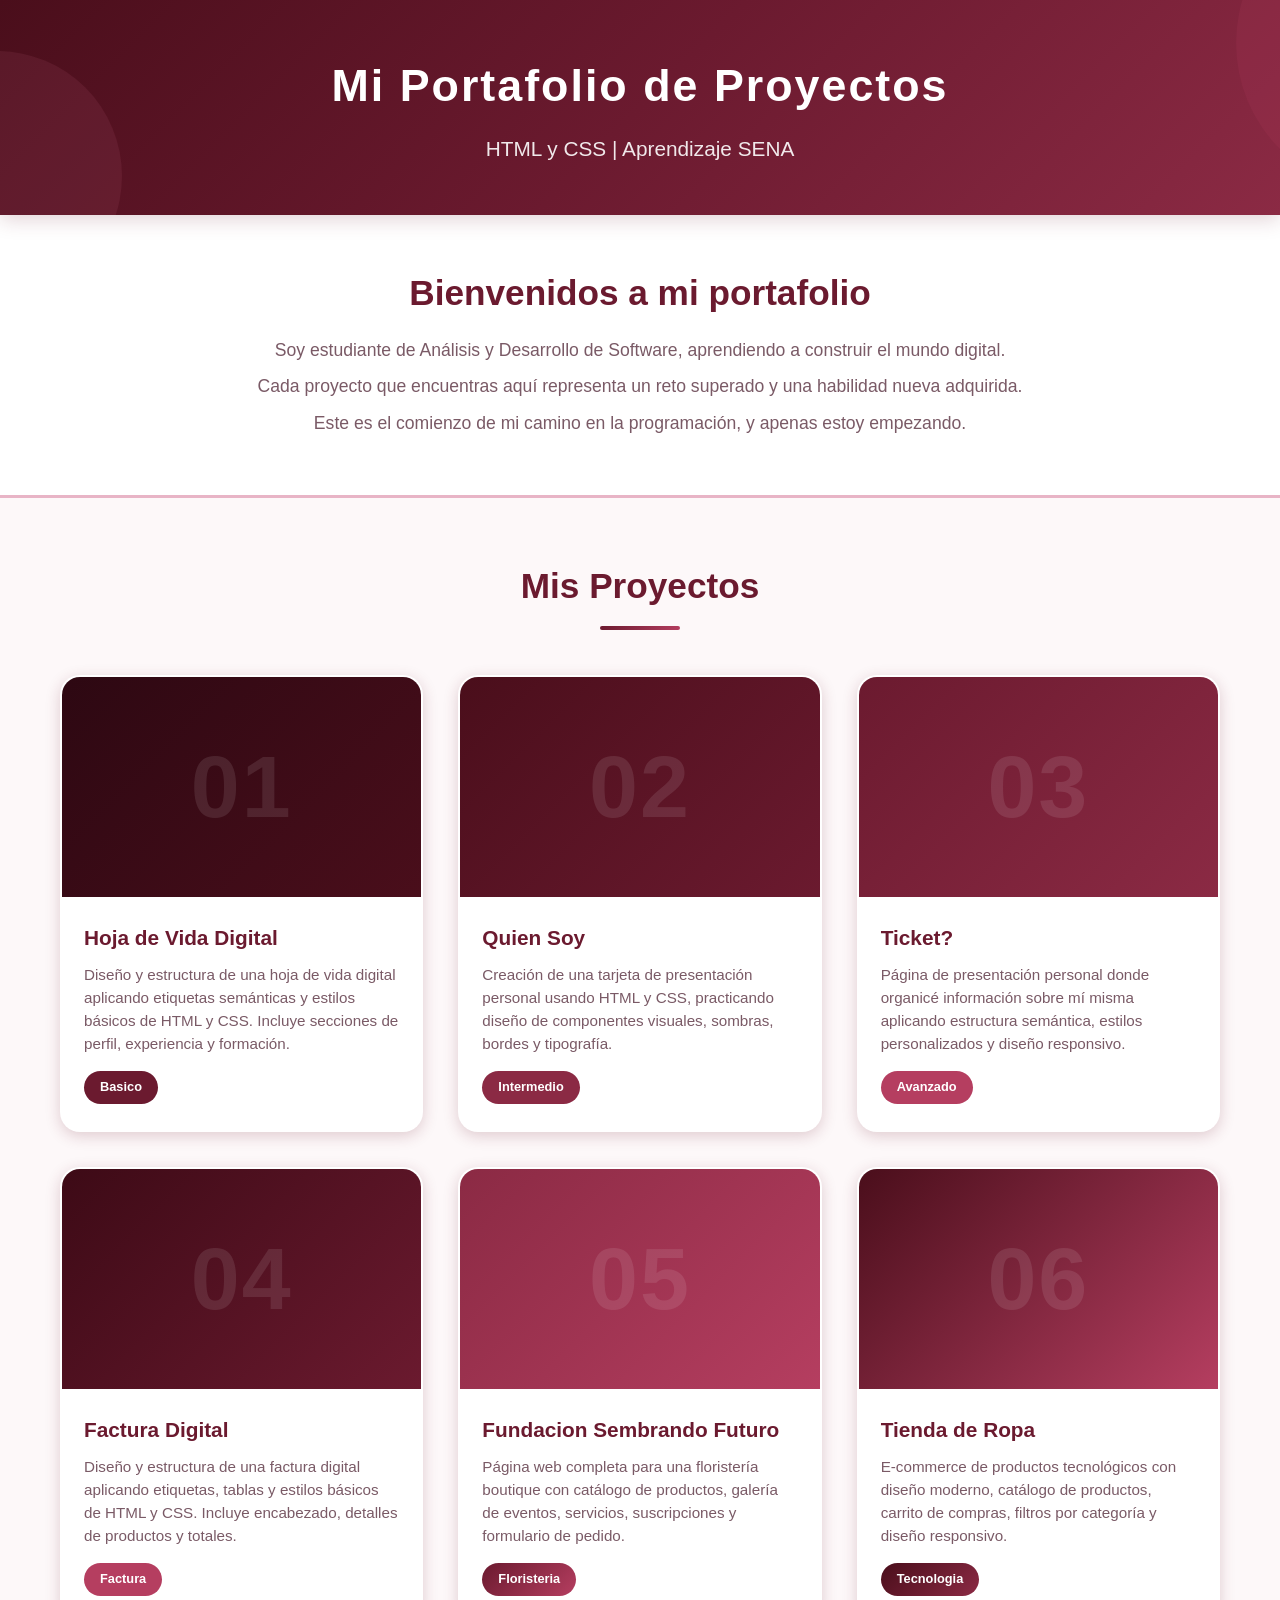
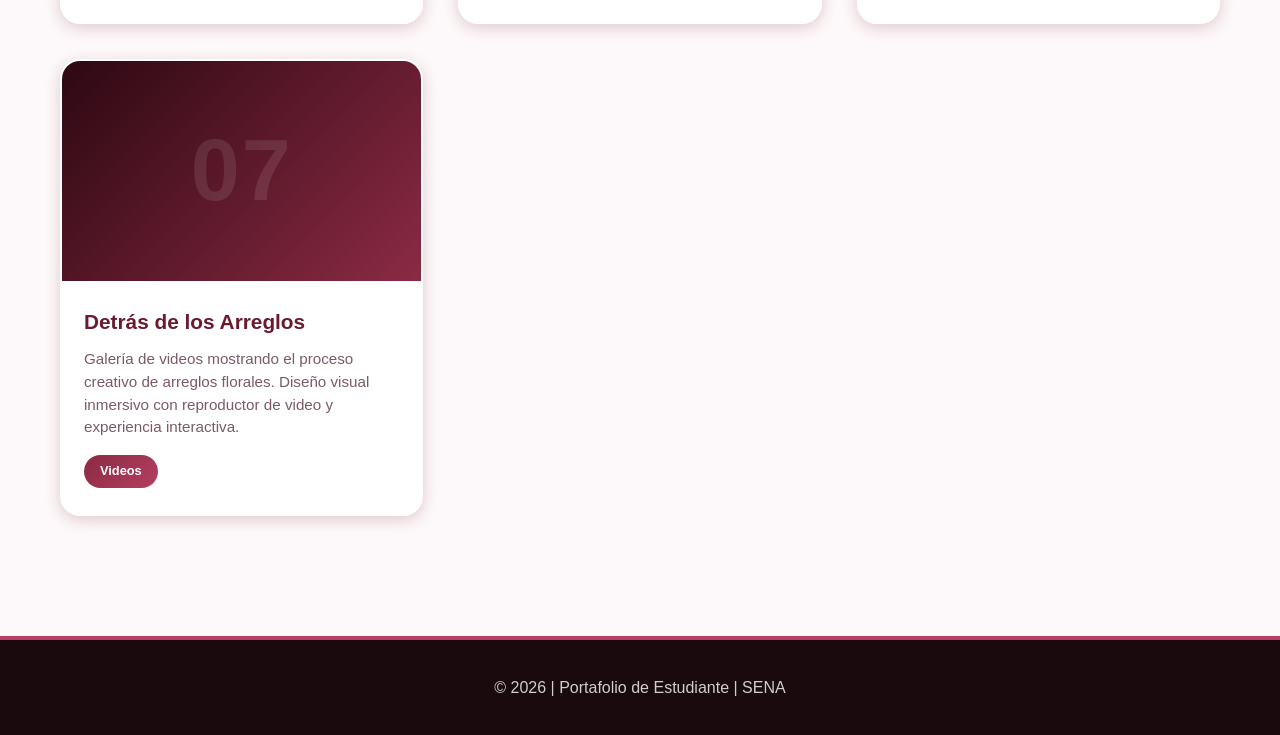
==== index.html @ 72cc43ee "Fix HTML encoding issues in index.html" ====
<!DOCTYPE html>
<html lang="es">
<head>
    <meta charset="UTF-8">
    <meta name="viewport" content="width=device-width, initial-scale=1.0">
    <title>Mis Proyectos | Portafolio de Estudiante</title>
    <style>
        :root {
            --vinotinto-oscuro: #4A0E1B;    /* Vino muy oscuro */
            --vinotinto: #6B1A2F;           /* Vino principal */
            --vinotinto-medio: #8B2A44;     /* Vino medio */
            --vinotinto-claro: #B53E60;     /* Vino claro */
            --vinotinto-muy-claro: #D4738F; /* Vino muy claro */
            --vinotinto-pastel: #E8B4C6;    /* Vino pastel */
            --vinotinto-suave: #F5DCE5;     /* Vino suave */
            --dark: #1A0A0E;               /* Casi negro */
            --light: #FDF8F9;              /* Fondo blanco rosado */
            --white: #ffffff;
            --gray: #7A5A66;
            --shadow: rgba(107, 26, 47, 0.2);
            --shadow-hover: rgba(107, 26, 47, 0.35);
        }

        * { margin: 0; padding: 0; box-sizing: border-box; }

        body {
            font-family: 'Segoe UI', Tahoma, Geneva, Verdana, sans-serif;
            line-height: 1.6;
            color: var(--dark);
            background-color: var(--light);
        }

        .container {
            max-width: 1200px;
            margin: 0 auto;
            padding: 0 20px;
        }

        /* ========== HEADER ========== */
        .header {
            background: linear-gradient(135deg, var(--vinotinto-oscuro), var(--vinotinto), var(--vinotinto-medio));
            color: var(--white);
            padding: 50px 0;
            text-align: center;
            box-shadow: 0 4px 20px var(--shadow);
            position: relative;
            overflow: hidden;
        }

        .header::before {
            content: '';
            position: absolute;
            top: -50%;
            right: -20%;
            width: 300px;
            height: 300px;
            background: rgba(181, 62, 96, 0.15);
            border-radius: 50%;
        }

        .header::after {
            content: '';
            position: absolute;
            bottom: -40%;
            left: -10%;
            width: 250px;
            height: 250px;
            background: rgba(212, 115, 143, 0.1);
            border-radius: 50%;
        }

        .header .titulo {
            font-size: 2.8rem;
            margin-bottom: 10px;
            letter-spacing: 2px;
            position: relative;
            z-index: 1;
            font-weight: 700;
        }

        .header .subtitulo {
            font-size: 1.3rem;
            opacity: 0.9;
            position: relative;
            z-index: 1;
            font-weight: 300;
        }

        /* ========== HERO ========== */
        .hero {
            background: var(--white);
            padding: 50px 0;
            text-align: center;
            border-bottom: 3px solid var(--vinotinto-pastel);
        }

        .hero h2 {
            font-size: 2.2rem;
            color: var(--vinotinto);
            margin-bottom: 15px;
        }

        .hero p {
            font-size: 1.1rem;
            color: var(--gray);
            margin-bottom: 8px;
        }

        /* ========== MAIN ========== */
        .main { padding: 60px 0; }

        .section-title {
            font-size: 2.2rem;
            text-align: center;
            margin-bottom: 45px;
            color: var(--vinotinto);
            position: relative;
        }

        .section-title::after {
            content: '';
            display: block;
            width: 80px;
            height: 4px;
            background: linear-gradient(135deg, var(--vinotinto), var(--vinotinto-claro));
            margin: 12px auto 0;
            border-radius: 4px;
        }

        /* ========== GRID DE PROYECTOS ========== */
        .galeria {
            display: grid;
            grid-template-columns: repeat(auto-fit, minmax(300px, 1fr));
            gap: 35px;
        }

        .proyecto-card {
            background: var(--white);
            border-radius: 20px;
            overflow: hidden;
            box-shadow: 0 4px 15px var(--shadow);
            transition: transform 0.4s ease, box-shadow 0.4s ease;
            text-decoration: none;
            color: inherit;
            display: block;
            border: 2px solid transparent;
            position: relative;
        }

        .proyecto-card:hover {
            transform: translateY(-12px) scale(1.01);
            box-shadow: 0 20px 40px var(--shadow-hover);
            border-color: var(--vinotinto-claro);
        }

        /* ========== IMÁGENES CON DEGRADADOS VINOTINTO ========== */
        .proyecto-imagen {
            position: relative;
            height: 220px;
            overflow: hidden;
            display: flex;
            align-items: center;
            justify-content: center;
            transition: transform 0.3s ease;
        }

        .proyecto-card:hover .proyecto-imagen { transform: scale(1.02); }

        /* Todos los proyectos en tonos vinotinto */
        .proyecto-1 { background: linear-gradient(135deg, #2D0812, #4A0E1B); }
        .proyecto-2 { background: linear-gradient(135deg, #4A0E1B, #6B1A2F); }
        .proyecto-3 { background: linear-gradient(135deg, #6B1A2F, #8B2A44); }
        .proyecto-4 { background: linear-gradient(135deg, #3D0A16, #6B1A2F); }
        .proyecto-5 { background: linear-gradient(135deg, #8B2A44, #B53E60); }
        .proyecto-6 { background: linear-gradient(135deg, #4A0E1B, #B53E60); }
        .proyecto-7 { background: linear-gradient(135deg, #2D0812, #8B2A44); }

        .numero-proyecto {
            font-size: 5.5rem;
            font-weight: 900;
            color: rgba(255, 255, 255, 0.10);
            position: absolute;
            transition: transform 0.4s ease;
            font-family: 'Arial Black', sans-serif;
            letter-spacing: 2px;
        }

        .proyecto-card:hover .numero-proyecto {
            transform: scale(1.15) rotate(-5deg);
        }

        .overlay {
            position: absolute;
            top: 0; left: 0;
            width: 100%; height: 100%;
            background: rgba(74, 14, 27, 0.85);
            display: flex;
            align-items: center;
            justify-content: center;
            opacity: 0;
            transition: opacity 0.4s ease;
        }

        .proyecto-card:hover .overlay { opacity: 1; }

        .ver-mas {
            color: var(--white);
            font-size: 1.2rem;
            font-weight: 700;
            padding: 12px 30px;
            border: 2px solid white;
            border-radius: 40px;
            transition: all 0.3s ease;
        }

        .ver-mas:hover {
            background: white;
            color: var(--vinotinto);
        }

        /* ========== INFO DEL PROYECTO ========== */
        .proyecto-info { padding: 24px 22px 26px; }

        .proyecto-info h3 {
            font-size: 1.3rem;
            color: var(--vinotinto);
            margin-bottom: 10px;
            font-weight: 700;
        }

        .proyecto-info p {
            color: var(--gray);
            font-size: 0.95rem;
            margin-bottom: 16px;
            line-height: 1.5;
        }

        /* ========== ETIQUETAS ========== */
        .etiqueta {
            display: inline-block;
            padding: 6px 16px;
            border-radius: 30px;
            font-size: 0.8rem;
            font-weight: 600;
            color: white;
        }

        .etiqueta-basico { background: var(--vinotinto); }
        .etiqueta-intermedio { background: var(--vinotinto-medio); }
        .etiqueta-avanzado { background: var(--vinotinto-claro); }
        .etiqueta-factura { background: var(--vinotinto-claro); }
        .etiqueta-floristeria { background: linear-gradient(135deg, var(--vinotinto), var(--vinotinto-claro)); }
        .etiqueta-tecnologia { background: linear-gradient(135deg, var(--vinotinto-oscuro), var(--vinotinto-medio)); }
        .etiqueta-video { background: linear-gradient(135deg, var(--vinotinto-medio), var(--vinotinto-claro)); }

        /* ========== FOOTER ========== */
        .footer {
            background: var(--dark);
            color: var(--white);
            text-align: center;
            padding: 35px 0;
            margin-top: 60px;
            border-top: 4px solid var(--vinotinto-claro);
        }

        .footer p { opacity: 0.8; }

        /* ========== RESPONSIVE ========== */
        @media (max-width: 768px) {
            .header .titulo { font-size: 2rem; }
            .hero h2 { font-size: 1.6rem; }
            .galeria { grid-template-columns: 1fr; }
            .proyecto-imagen { height: 180px; }
            .numero-proyecto { font-size: 4rem; }
        }

        @media (max-width: 480px) {
            .header .titulo { font-size: 1.6rem; }
            .section-title { font-size: 1.6rem; }
            .proyecto-info h3 { font-size: 1.1rem; }
        }
    </style>
</head>
<body>
    <header class="header">
        <div class="container">
            <h1 class="titulo">Mi Portafolio de Proyectos</h1>
            <p class="subtitulo">HTML y CSS | Aprendizaje SENA</p>
        </div>
    </header>

    <section class="hero">
        <div class="container">
            <h2>Bienvenidos a mi portafolio</h2>
            <p>Soy estudiante de Análisis y Desarrollo de Software, aprendiendo a construir el mundo digital.</p>
            <p>Cada proyecto que encuentras aquí representa un reto superado y una habilidad nueva adquirida.</p>
            <p>Este es el comienzo de mi camino en la programación, y apenas estoy empezando.</p>
        </div>
    </section>

    <main class="main">
        <div class="container">
            <h2 class="section-title">Mis Proyectos</h2>
            <div class="galeria">

                <!-- ====== PROYECTO 1: Hoja de Vida ====== -->
                <a href="./Hoja de vda/index.html" class="proyecto-card">
                    <div class="proyecto-imagen proyecto-1">
                        <span class="numero-proyecto">01</span>
                        <div class="overlay"><span class="ver-mas">Ver Proyecto</span></div>
                    </div>
                    <div class="proyecto-info">
                        <h3>Hoja de Vida Digital</h3>
                        <p>Diseño y estructura de una hoja de vida digital aplicando etiquetas semánticas y estilos básicos de HTML y CSS. Incluye secciones de perfil, experiencia y formación.</p>
                        <span class="etiqueta etiqueta-basico">Basico</span>
                    </div>
                </a>

                <!-- ====== PROYECTO 2: Tarjeta de Presentación ====== -->
                <a href="./Quien Soy/index.html" class="proyecto-card">
                    <div class="proyecto-imagen proyecto-2">
                        <span class="numero-proyecto">02</span>
                        <div class="overlay"><span class="ver-mas">Ver Proyecto</span></div>
                    </div>
                    <div class="proyecto-info">
                        <h3> Quien Soy</h3>
                        <p>Creación de una tarjeta de presentación personal usando HTML y CSS, practicando diseño de componentes visuales, sombras, bordes y tipografía.</p>
                        <span class="etiqueta etiqueta-intermedio">Intermedio</span>
                    </div>
                </a>

                <!-- ====== PROYECTO 3: Quien Soy ====== -->
                <a href="./ticket/index.html" class="proyecto-card">
                    <div class="proyecto-imagen proyecto-3">
                        <span class="numero-proyecto">03</span>
                        <div class="overlay"><span class="ver-mas">Ver Proyecto</span></div>
                    </div>
                    <div class="proyecto-info">
                        <h3>Ticket?</h3>
                        <p>Página de presentación personal donde organicé información sobre mí misma aplicando estructura semántica, estilos personalizados y diseño responsivo.</p>
                        <span class="etiqueta etiqueta-avanzado">Avanzado</span>
                    </div>
                </a>

                <!-- ====== PROYECTO 4: Factura ====== -->
                <a href="./Factura/index.html" class="proyecto-card">
                    <div class="proyecto-imagen proyecto-4">
                        <span class="numero-proyecto">04</span>
                        <div class="overlay"><span class="ver-mas">Ver Proyecto</span></div>
                    </div>
                    <div class="proyecto-info">
                        <h3>Factura Digital</h3>
                        <p>Diseño y estructura de una factura digital aplicando etiquetas, tablas y estilos básicos de HTML y CSS. Incluye encabezado, detalles de productos y totales.</p>
                        <span class="etiqueta etiqueta-factura">Factura</span>
                    </div>
                </a>

                <!-- ====== PROYECTO 5: Jardín de Lulú ====== -->
                <a href="./sembrando-futuro/index.html" class="proyecto-card">
                    <div class="proyecto-imagen proyecto-5">
                        <span class="numero-proyecto">05</span>
                        <div class="overlay"><span class="ver-mas">Ver Proyecto</span></div>
                    </div>
                    <div class="proyecto-info">
                        <h3>Fundacion Sembrando Futuro</h3>
                        <p>Página web completa para una floristería boutique con catálogo de productos, galería de eventos, servicios, suscripciones y formulario de pedido.</p>
                        <span class="etiqueta etiqueta-floristeria">Floristeria</span>
                    </div>
                </a>

                <!-- ====== PROYECTO 6: Tienda de Tecnología ====== -->
                <a href="Tienda/index.html/style.css" class="proyecto-card">
                    <div class="proyecto-imagen proyecto-6">
                        <span class="numero-proyecto">06</span>
                        <div class="overlay"><span class="ver-mas">Ver Proyecto</span></div>
                    </div>
                    <div class="proyecto-info">
                        <h3>Tienda de Ropa</h3>
                        <p>E-commerce de productos tecnológicos con diseño moderno, catálogo de productos, carrito de compras, filtros por categoría y diseño responsivo.</p>
                        <span class="etiqueta etiqueta-tecnologia">Tecnologia</span>
                    </div>
                </a>

                <!-- ====== PROYECTO 7: Detrás de los Arreglos ====== -->
                <a href="./videos-florales/index.html" class="proyecto-card">
                    <div class="proyecto-imagen proyecto-7">
                        <span class="numero-proyecto">07</span>
                        <div class="overlay"><span class="ver-mas">Ver Proyecto</span></div>
                    </div>
                    <div class="proyecto-info">
                        <h3>Detrás de los Arreglos</h3>
                        <p>Galería de videos mostrando el proceso creativo de arreglos florales. Diseño visual inmersivo con reproductor de video y experiencia interactiva.</p>
                        <span class="etiqueta etiqueta-video">Videos</span>
                    </div>
                </a>

            </div>
        </div>
    </main>

    <footer class="footer">
        <div class="container">
            <p>&copy; 2026 | Portafolio de Estudiante | SENA</p>
        </div>
    </footer>
</body>
</html>
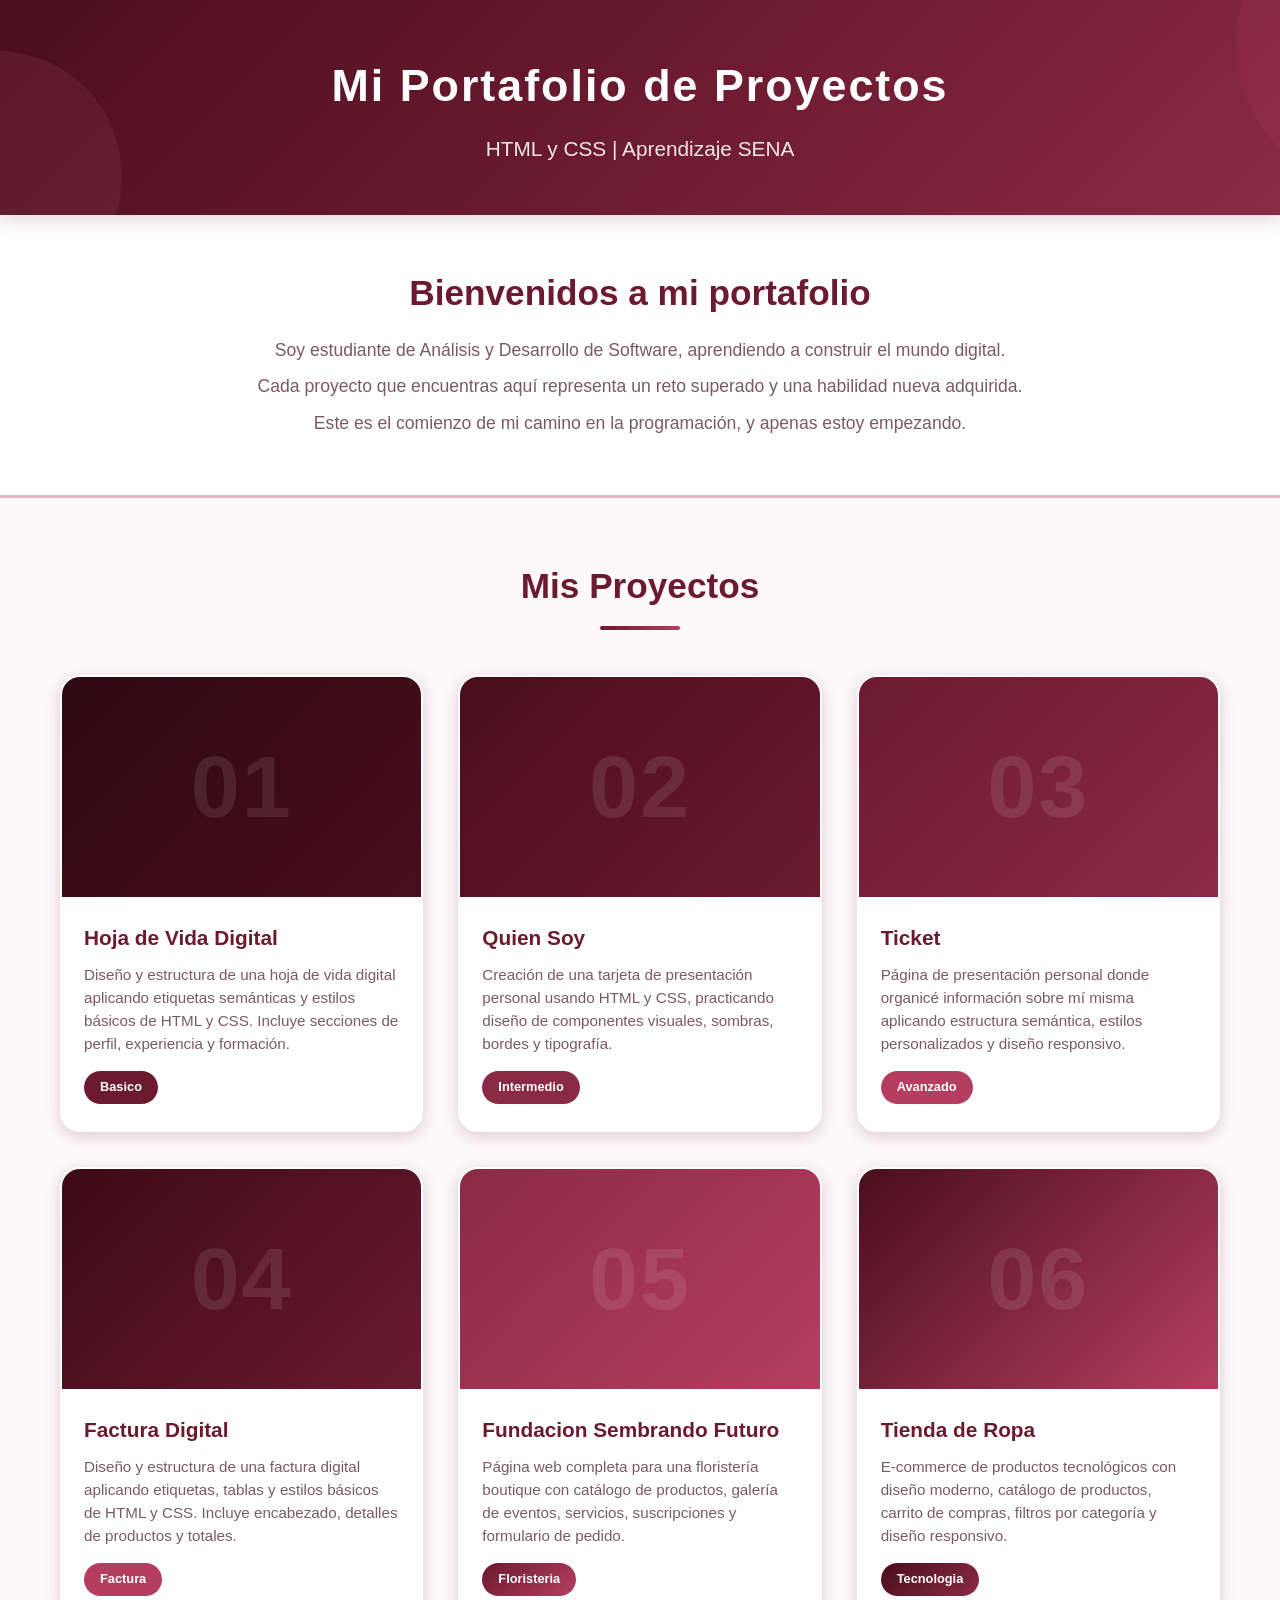
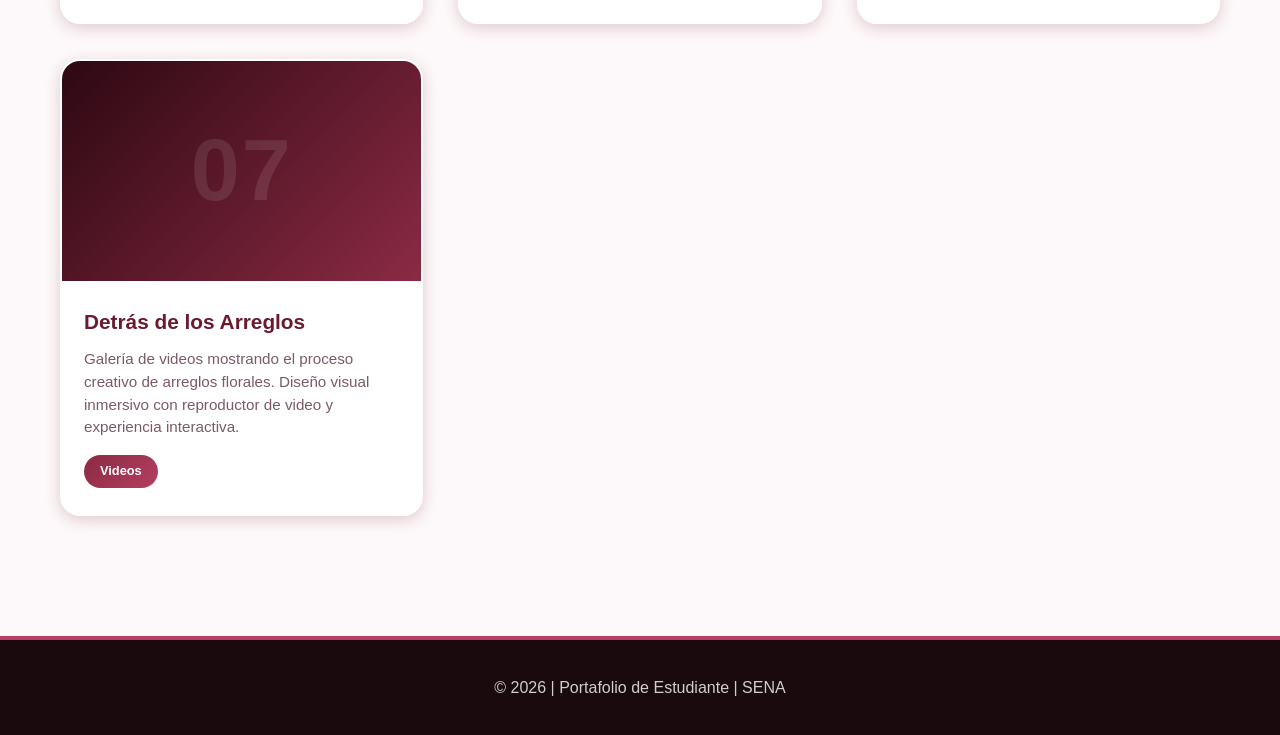
==== commit 33b2d942: "Update index.html" ====
--- a/index.html
+++ b/index.html
@@ -303,7 +303,7 @@
             <h2 class="section-title">Mis Proyectos</h2>
             <div class="galeria">
 
-                <!-- ====== PROYECTO 1: Hoja de Vida ====== -->
+               
                 <a href="./Hoja de vda/index.html" class="proyecto-card">
                     <div class="proyecto-imagen proyecto-1">
                         <span class="numero-proyecto">01</span>
@@ -316,7 +316,7 @@
                     </div>
                 </a>
 
-                <!-- ====== PROYECTO 2: Tarjeta de Presentación ====== -->
+               
                 <a href="./Quien Soy/index.html" class="proyecto-card">
                     <div class="proyecto-imagen proyecto-2">
                         <span class="numero-proyecto">02</span>
@@ -329,20 +329,19 @@
                     </div>
                 </a>
 
-                <!-- ====== PROYECTO 3: Quien Soy ====== -->
+                
                 <a href="./ticket/index.html" class="proyecto-card">
                     <div class="proyecto-imagen proyecto-3">
                         <span class="numero-proyecto">03</span>
                         <div class="overlay"><span class="ver-mas">Ver Proyecto</span></div>
                     </div>
                     <div class="proyecto-info">
-                        <h3>Ticket?</h3>
+                        <h3>Ticket</h3>
                         <p>Página de presentación personal donde organicé información sobre mí misma aplicando estructura semántica, estilos personalizados y diseño responsivo.</p>
                         <span class="etiqueta etiqueta-avanzado">Avanzado</span>
                     </div>
                 </a>
 
-                <!-- ====== PROYECTO 4: Factura ====== -->
                 <a href="./Factura/index.html" class="proyecto-card">
                     <div class="proyecto-imagen proyecto-4">
                         <span class="numero-proyecto">04</span>
@@ -355,7 +354,7 @@
                     </div>
                 </a>
 
-                <!-- ====== PROYECTO 5: Jardín de Lulú ====== -->
+               
                 <a href="./sembrando-futuro/index.html" class="proyecto-card">
                     <div class="proyecto-imagen proyecto-5">
                         <span class="numero-proyecto">05</span>
@@ -368,7 +367,7 @@
                     </div>
                 </a>
 
-                <!-- ====== PROYECTO 6: Tienda de Tecnología ====== -->
+           
                 <a href="Tienda/index.html/style.css" class="proyecto-card">
                     <div class="proyecto-imagen proyecto-6">
                         <span class="numero-proyecto">06</span>
@@ -381,7 +380,7 @@
                     </div>
                 </a>
 
-                <!-- ====== PROYECTO 7: Detrás de los Arreglos ====== -->
+              
                 <a href="./videos-florales/index.html" class="proyecto-card">
                     <div class="proyecto-imagen proyecto-7">
                         <span class="numero-proyecto">07</span>
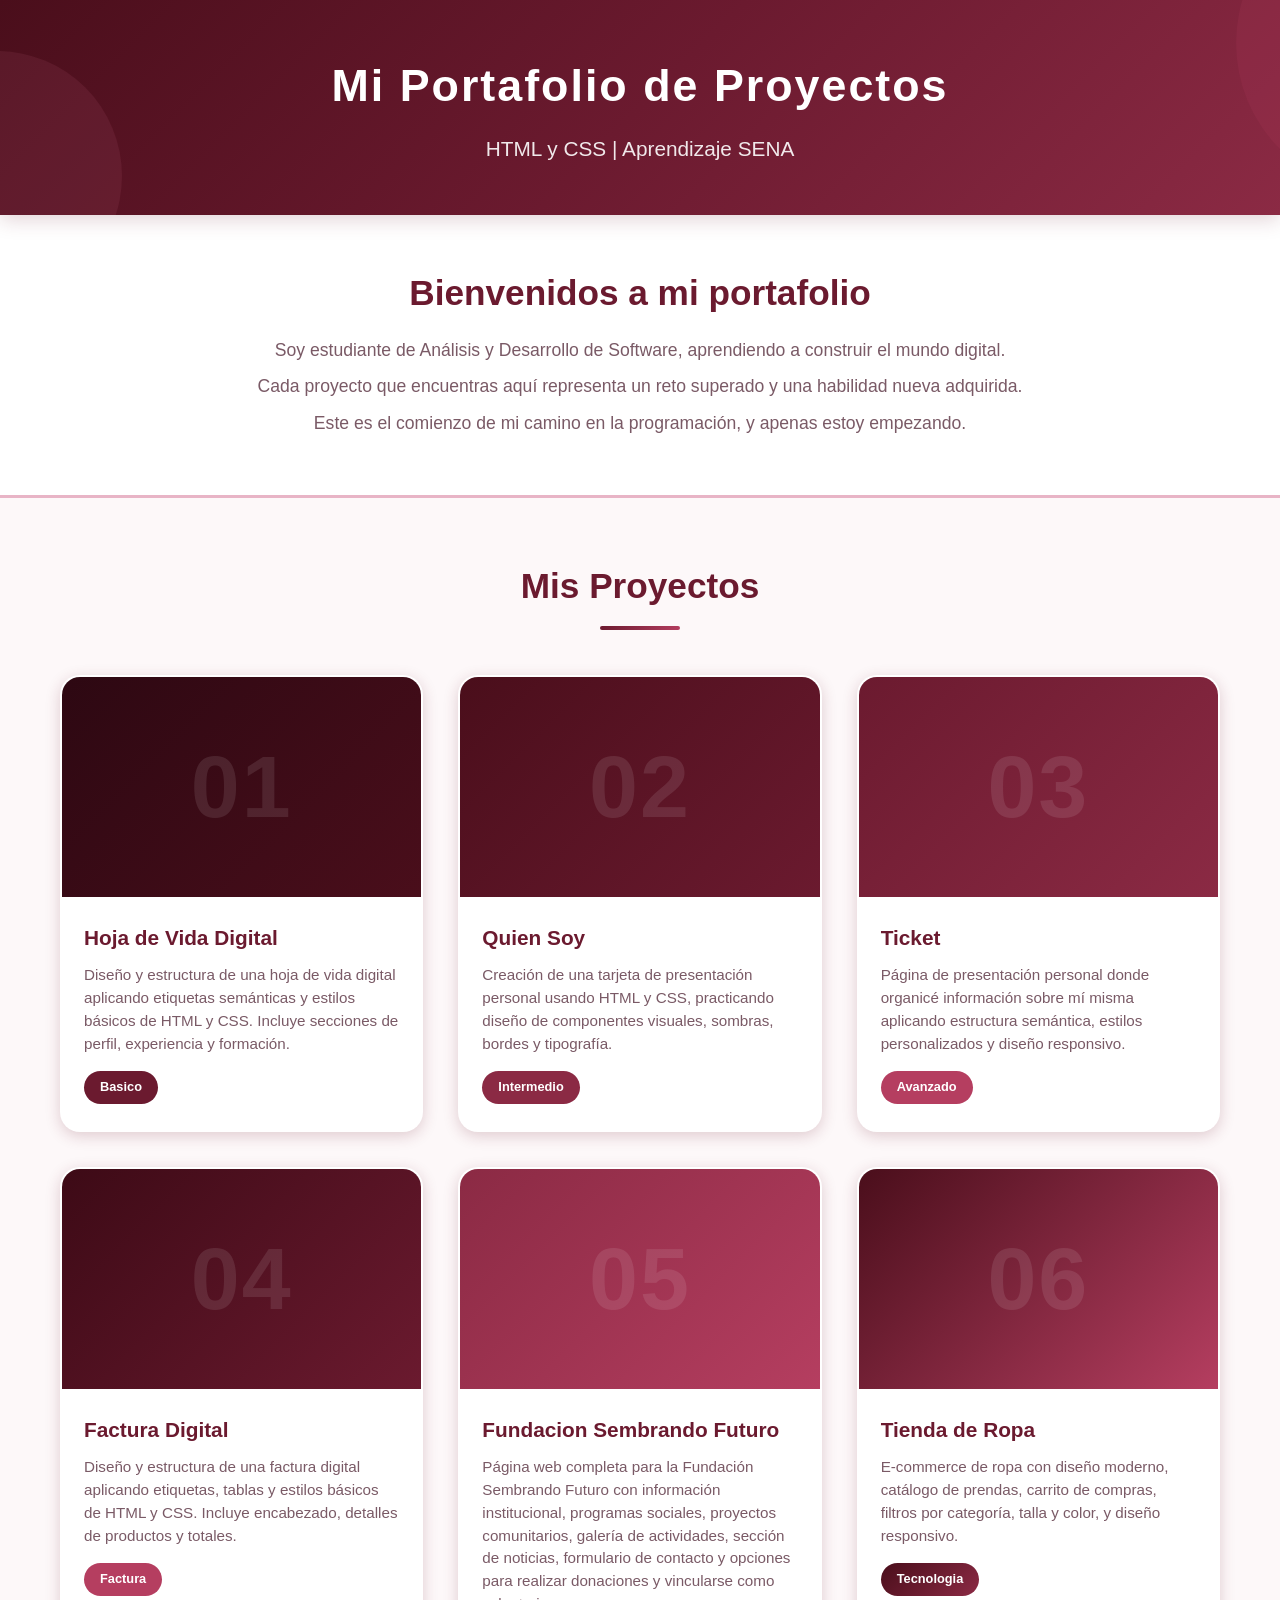
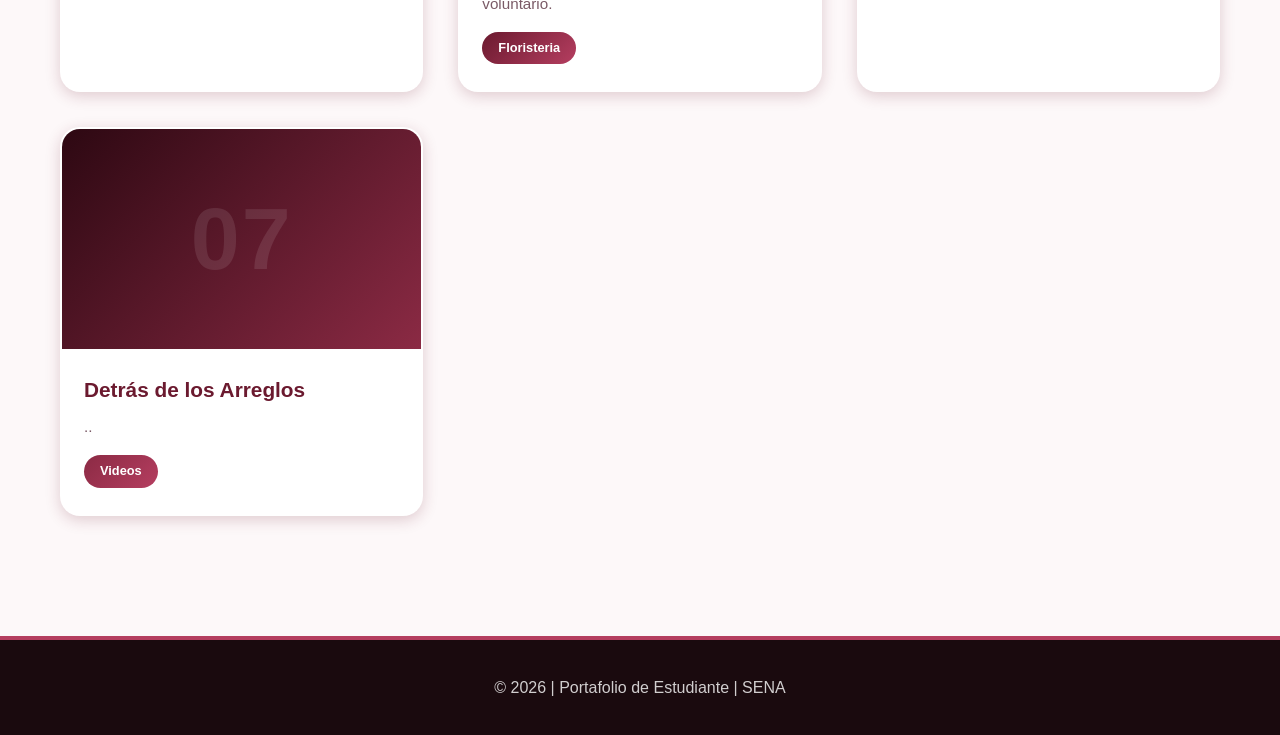
==== commit cc966dfb: "Update index.html" ====
--- a/index.html
+++ b/index.html
@@ -362,20 +362,20 @@
                     </div>
                     <div class="proyecto-info">
                         <h3>Fundacion Sembrando Futuro</h3>
-                        <p>Página web completa para una floristería boutique con catálogo de productos, galería de eventos, servicios, suscripciones y formulario de pedido.</p>
+                        <p>Página web completa para la Fundación Sembrando Futuro con información institucional, programas sociales, proyectos comunitarios, galería de actividades, sección de noticias, formulario de contacto y opciones para realizar donaciones y vincularse como voluntario.</p>
                         <span class="etiqueta etiqueta-floristeria">Floristeria</span>
                     </div>
                 </a>
 
            
-                <a href="Tienda/index.html/style.css" class="proyecto-card">
+                <a href="TIENDA/index.html" class="proyecto-card">
                     <div class="proyecto-imagen proyecto-6">
                         <span class="numero-proyecto">06</span>
                         <div class="overlay"><span class="ver-mas">Ver Proyecto</span></div>
                     </div>
                     <div class="proyecto-info">
                         <h3>Tienda de Ropa</h3>
-                        <p>E-commerce de productos tecnológicos con diseño moderno, catálogo de productos, carrito de compras, filtros por categoría y diseño responsivo.</p>
+                        <p>E-commerce de ropa con diseño moderno, catálogo de prendas, carrito de compras, filtros por categoría, talla y color, y diseño responsivo.</p>
                         <span class="etiqueta etiqueta-tecnologia">Tecnologia</span>
                     </div>
                 </a>
@@ -388,7 +388,7 @@
                     </div>
                     <div class="proyecto-info">
                         <h3>Detrás de los Arreglos</h3>
-                        <p>Galería de videos mostrando el proceso creativo de arreglos florales. Diseño visual inmersivo con reproductor de video y experiencia interactiva.</p>
+                        <p>..</p>
                         <span class="etiqueta etiqueta-video">Videos</span>
                     </div>
                 </a>
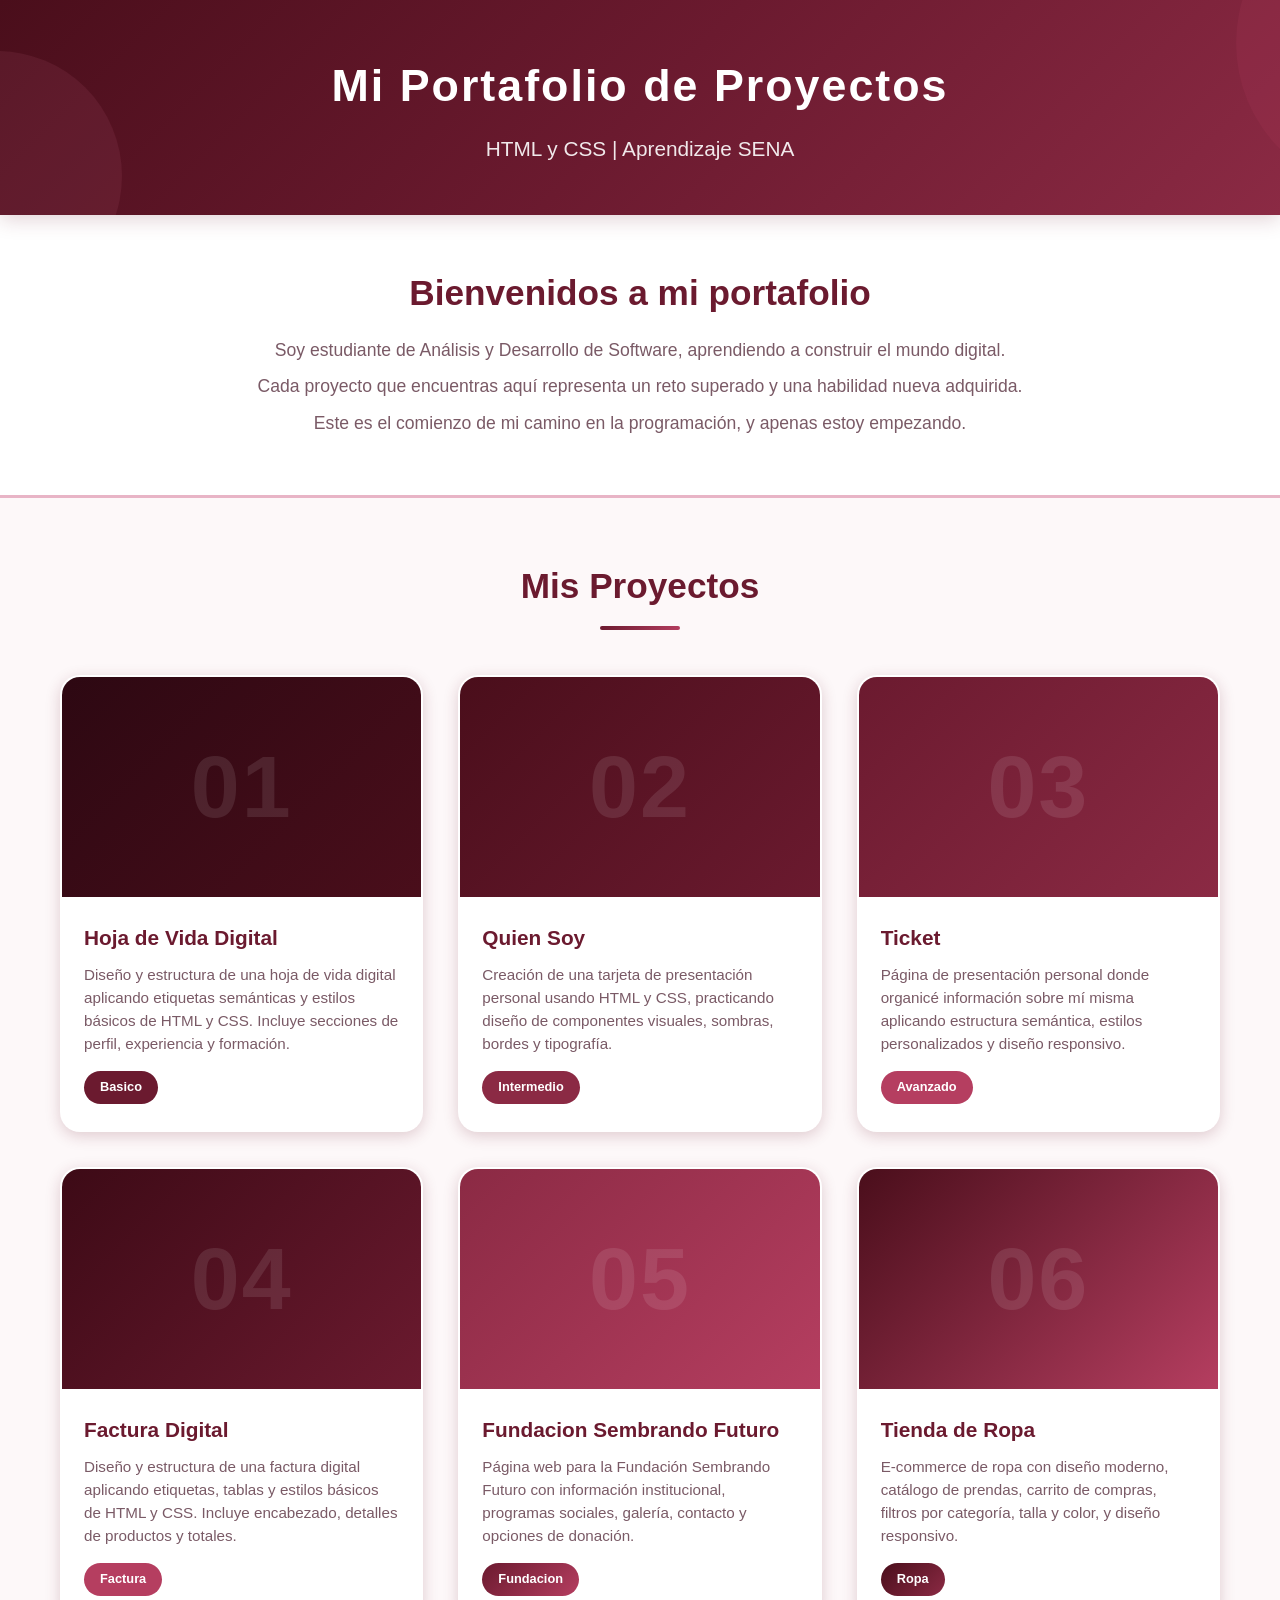
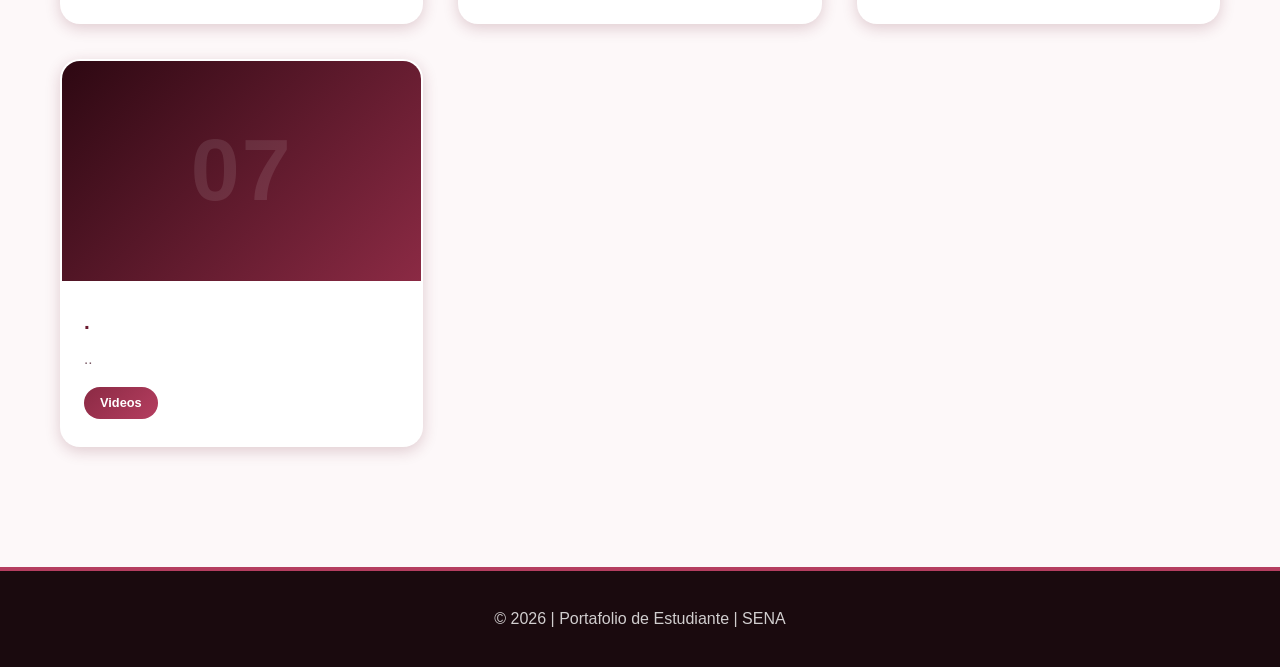
==== commit 47aaaf8a: "Update index.html" ====
--- a/index.html
+++ b/index.html
@@ -362,8 +362,8 @@
                     </div>
                     <div class="proyecto-info">
                         <h3>Fundacion Sembrando Futuro</h3>
-                        <p>Página web completa para la Fundación Sembrando Futuro con información institucional, programas sociales, proyectos comunitarios, galería de actividades, sección de noticias, formulario de contacto y opciones para realizar donaciones y vincularse como voluntario.</p>
-                        <span class="etiqueta etiqueta-floristeria">Floristeria</span>
+                        <p>Página web para la Fundación Sembrando Futuro con información institucional, programas sociales, galería, contacto y opciones de donación.</p>
+                        <span class="etiqueta etiqueta-floristeria">Fundacion</span>
                     </div>
                 </a>
 
@@ -376,7 +376,7 @@
                     <div class="proyecto-info">
                         <h3>Tienda de Ropa</h3>
                         <p>E-commerce de ropa con diseño moderno, catálogo de prendas, carrito de compras, filtros por categoría, talla y color, y diseño responsivo.</p>
-                        <span class="etiqueta etiqueta-tecnologia">Tecnologia</span>
+                        <span class="etiqueta etiqueta-tecnologia">Ropa</span>
                     </div>
                 </a>
 
@@ -387,7 +387,7 @@
                         <div class="overlay"><span class="ver-mas">Ver Proyecto</span></div>
                     </div>
                     <div class="proyecto-info">
-                        <h3>Detrás de los Arreglos</h3>
+                        <h3>.</h3>
                         <p>..</p>
                         <span class="etiqueta etiqueta-video">Videos</span>
                     </div>
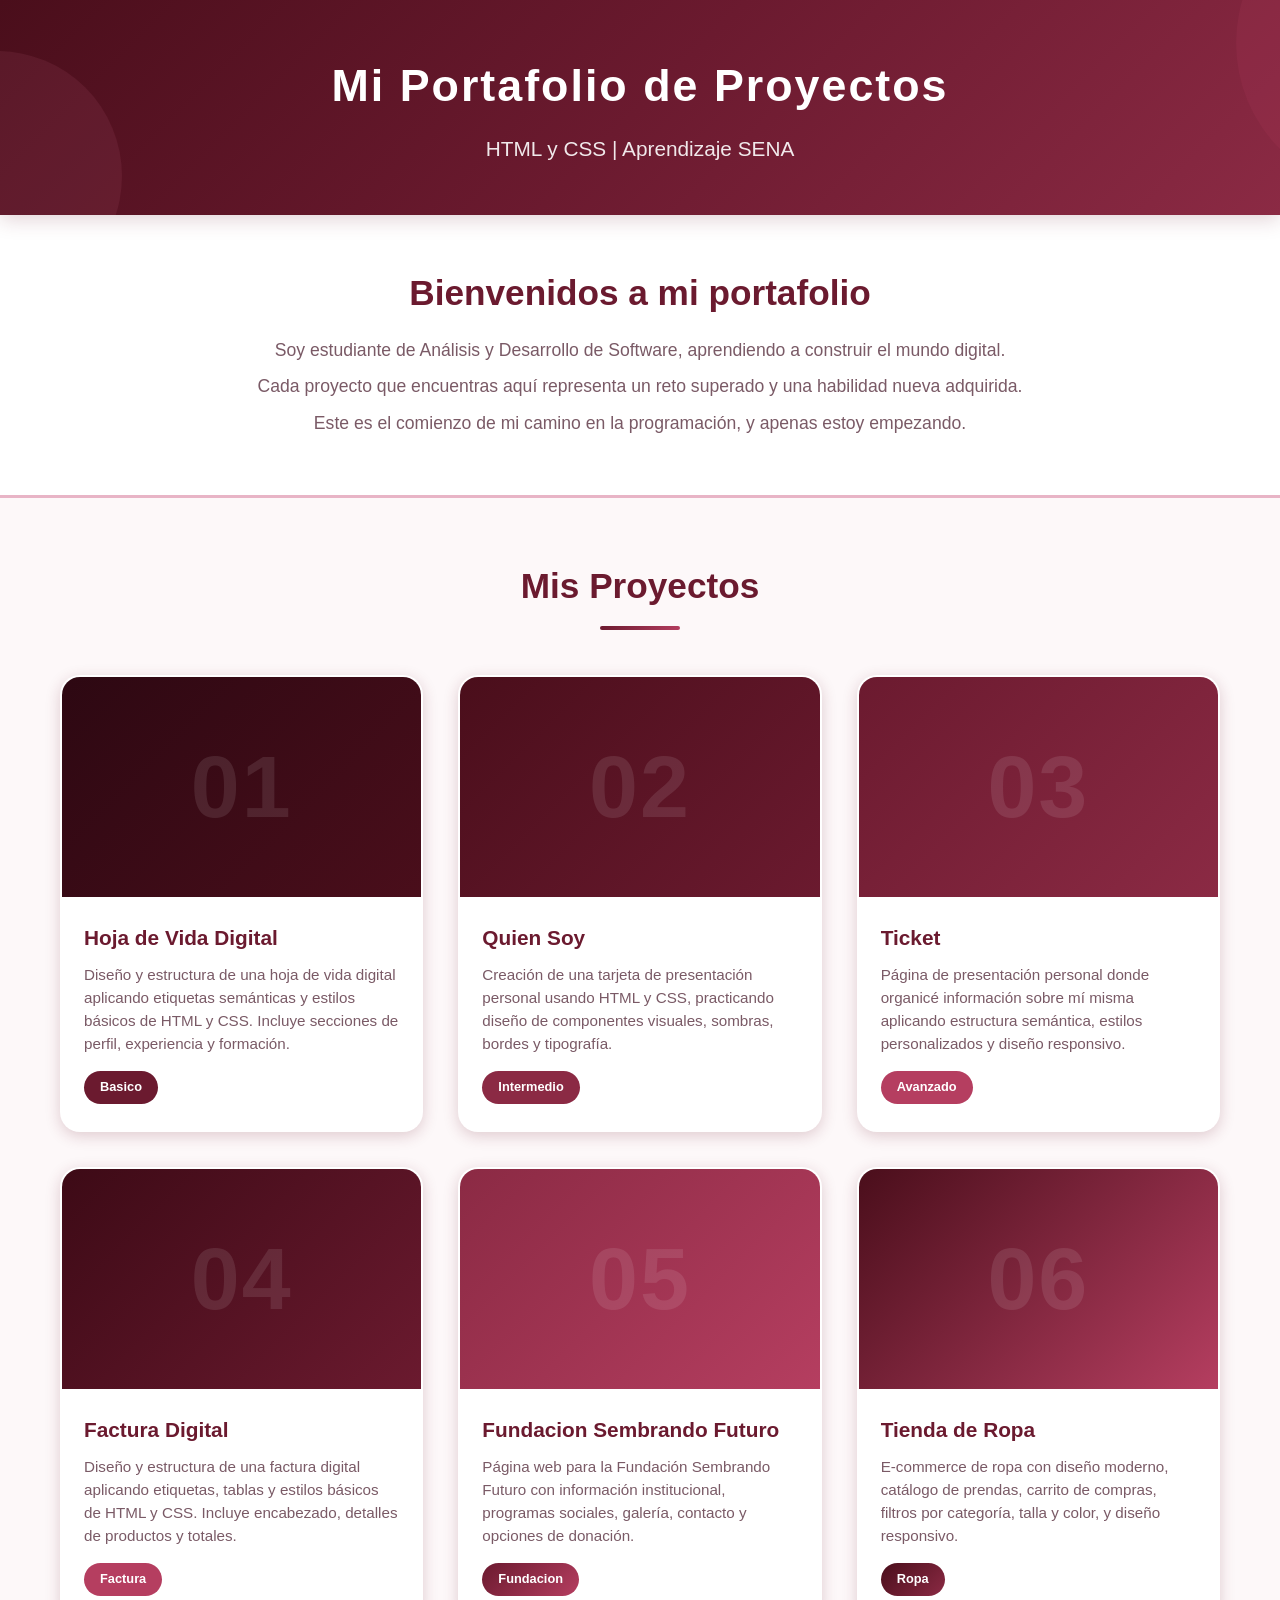
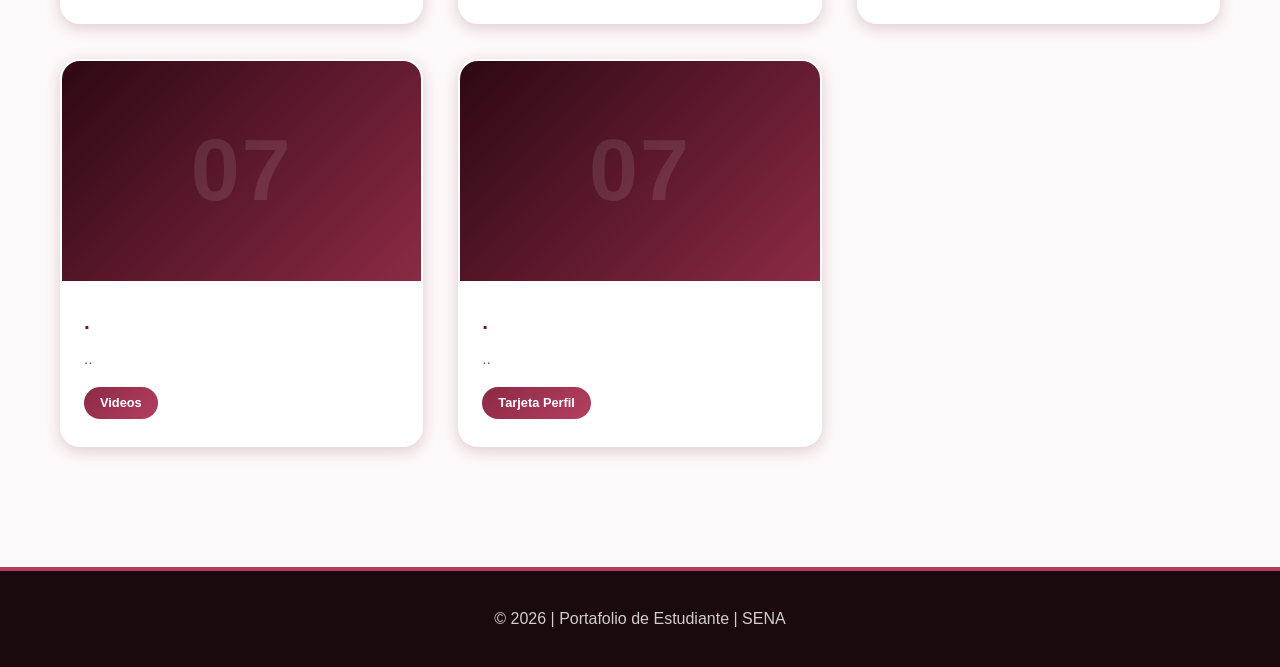
==== commit d7cb16c5: "Update index.html" ====
--- a/index.html
+++ b/index.html
@@ -393,6 +393,17 @@
                     </div>
                 </a>
 
+                <a href="./usuario/Random User Grilla/index.html" class="proyecto-card">
+                    <div class="proyecto-imagen proyecto-7">
+                        <span class="numero-proyecto">07</span>
+                        <div class="overlay"><span class="ver-mas">Ver Proyecto</span></div>
+                    </div>
+                    <div class="proyecto-info">
+                        <h3>.</h3>
+                        <p>..</p>
+                        <span class="etiqueta etiqueta-video">Tarjeta Perfil</span>
+                    </div>
+                </a>
             </div>
         </div>
     </main>
